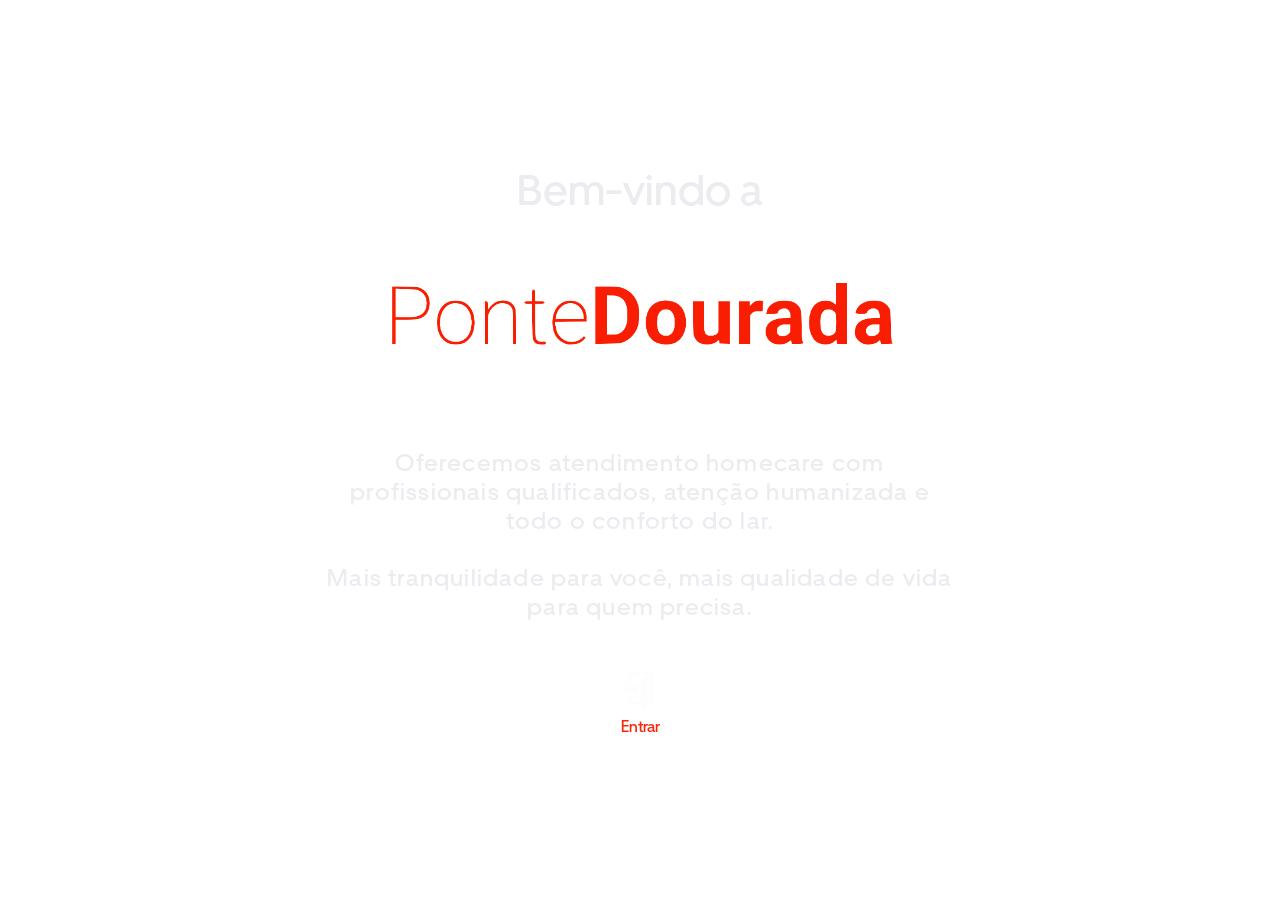
==== index.html @ b4a90b07 "Add files via upload sistema-teste criado" ====
<!DOCTYPE html>
<html lang="pt-br">
<head>
    <meta charset="UTF-8">
    <meta name="viewport" content="width=device-width, initial-scale=1.0">
    <title>Ponte Dourada - Welcome</title>
    <link rel="stylesheet" href="./src/estilos/style_index.css">
</head>
<body>
    <div class="welcome">
        <h2 class="saudacao">Bem-vindo a</h2>
        <img src='src/imagem/logo/2-transp.png' id="marca" alt="logo">
        <p>
            Oferecemos atendimento homecare com profissionais qualificados, atenção humanizada e todo o conforto do lar. 
            <br><br>Mais tranquilidade para você, mais qualidade de vida para quem precisa.
        </p>
        <a href="src/autenticacao.html">
            <img class="btn" src="src/imagem/enter.png" alt="">
            <h5>Entrar</h5>
        </a>
    </div>
    
</body>
</html>
---- src/estilos/style_index.css ----
@font-face {
    font-family: 'Uber';
    src: url('/src/fontes/UberMoveMedium.otf') format('opentype');
}

* {
    margin: 0;
    padding: 0;
    box-sizing: border-box;
}

body {
    animation: rotate-bg-color 10s infinite;
}

    @keyframes rotate-bg-color {
    0% {
        background-color: #EBEBF0;
    }
    15% {
        background-color: #FDA69B;                
    }
    30% {
        background-color: #FDA69B;                
    }
    45% {
        background-color: #FB4E37;
    }
    60% {
        background-color: #FB4E37;
    }
    75% {
        background-color: #CB2B16;
    }
    90% {
        background-color: #CB2B16;
    }
    100% {                
        background-color: #EBEBF0;
    }
    
}

@media (max-width: 767px) {

    img {
        width: 90%;
        filter: blur(0.5px);
        margin-bottom: 30px;
    }

    .welcome {
        font-size: 1.4rem;
        font-family: 'Uber';
    }

    .welcome p {
        max-width: 80%;
        font-family: 'Uber';
    }

}

@media (min-width: 768px) {

    img {
        max-width: 600px;
        filter: blur(0.5px);
        margin-bottom: 30px;
    }

    .welcome {
        font-size: 1.8rem;
        font-family: 'Uber';
    }

    .welcome p {
        max-width: 630px;
        font-family: 'Uber';
    }

}

@keyframes fadeInSlide {
    from {
        opacity: 0;
        transform: translateY(20px);
    }
    to {
        opacity: 1;
        transform: translateY(0);
    }
}

p {
    animation: fadeInSlide 1.5s ease-out forwards;
    font-size: 1.5rem;
    text-align: center;
    line-height: 120%;
    letter-spacing: 1.2px;
}

.welcome {
    display: flex;
    flex-direction: column;
    justify-content: center;
    align-items: center;
    height: 100vh;
    color: #EBEBF0;
}

.welcome h2 {
    animation: fadeInSlide 1.5s ease-out forwards;
    text-align: center;
    font-weight: normal;

}

.btn {
    margin-top: 50px;
    margin-bottom: -2px;
    width: 32px;
    height: 40px;
    cursor: pointer;
    opacity: 0.4;
}

h5 {
    font-weight: normal;
    font-size: 12pt;
    color: #FA2408;

}

a {
    text-decoration: none;
}
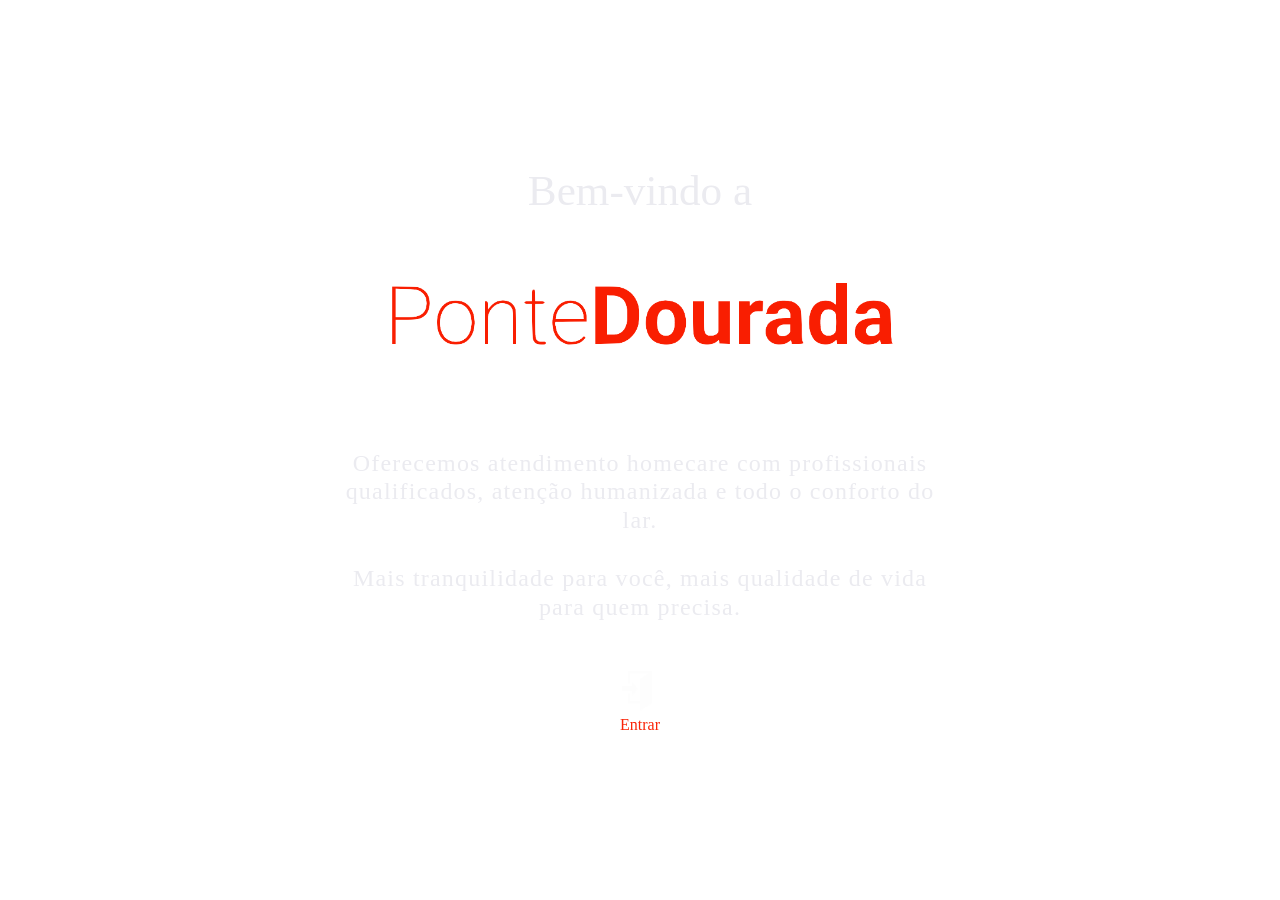
==== commit c1ad2964: "Update index.html Quebra estética do texto" ====
--- a/index.html
+++ b/index.html
@@ -4,7 +4,7 @@
     <meta charset="UTF-8">
     <meta name="viewport" content="width=device-width, initial-scale=1.0">
     <title>Ponte Dourada - Welcome</title>
-    <link rel="stylesheet" href="./src/estilos/style_index.css">
+    <link rel="stylesheet" href="src/estilos/style_index.css">
 </head>
 <body>
     <div class="welcome">
@@ -12,7 +12,7 @@
         <img src='src/imagem/logo/2-transp.png' id="marca" alt="logo">
         <p>
             Oferecemos atendimento homecare com profissionais qualificados, atenção humanizada e todo o conforto do lar. 
-            <br><br>Mais tranquilidade para você, mais qualidade de vida para quem precisa.
+            <br><br>Mais tranquilidade para você, mais qualidade de vida <br>para quem precisa.
         </p>
         <a href="src/autenticacao.html">
             <img class="btn" src="src/imagem/enter.png" alt="">
@@ -21,4 +21,4 @@
     </div>
     
 </body>
-</html>+</html>
--- a/src/estilos/style_index.css
+++ b/src/estilos/style_index.css
@@ -1,6 +1,6 @@
 @font-face {
     font-family: 'Uber';
-    src: url('/src/fontes/UberMoveMedium.otf') format('opentype');
+    src: url('../src/fontes/ubermovemedium.otf') format('opentype');
 }
 
 * {
@@ -10,6 +10,7 @@
 }
 
 body {
+    font-family: 'Uber';
     animation: rotate-bg-color 10s infinite;
 }
 
@@ -134,4 +135,4 @@
 
 a {
     text-decoration: none;
-}+}
